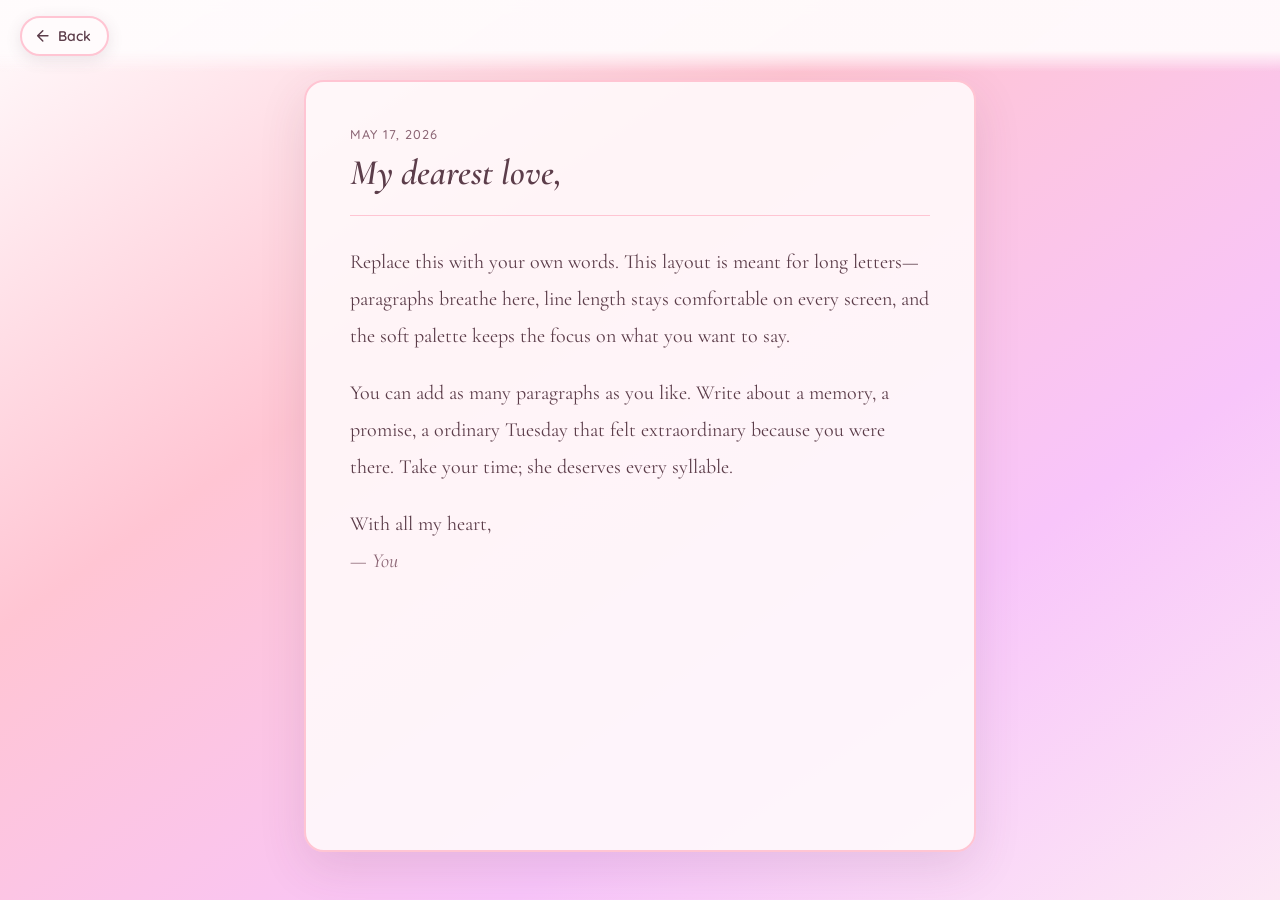
==== letters.html @ 248df37f "first commit" ====
<!DOCTYPE html>
<html lang="en">
<head>
  <meta charset="UTF-8">
  <meta name="viewport" content="width=device-width, initial-scale=1.0">
  <meta name="description" content="Letters written with love.">
  <title>Letters ♡</title>
  <link rel="preconnect" href="https://fonts.googleapis.com">
  <link rel="preconnect" href="https://fonts.gstatic.com" crossorigin>
  <link href="https://fonts.googleapis.com/css2?family=Cormorant+Garamond:ital,wght@0,400;0,600;1,400&family=Quicksand:wght@400;500;600&display=swap" rel="stylesheet">
  <link rel="stylesheet" href="style.css">
</head>
<body class="page-letters">
  <header class="letters-header">
    <a href="index.html" class="btn-back" aria-label="Back to home">
      <svg class="btn-back-icon" viewBox="0 0 24 24" fill="none" stroke="currentColor" stroke-width="2" stroke-linecap="round" stroke-linejoin="round" aria-hidden="true">
        <path d="M19 12H5M12 19l-7-7 7-7"/>
      </svg>
      <span>Back</span>
    </a>
  </header>

  <main class="letters-main">
    <article class="letter-card">
      <header class="letter-header">
        <p class="letter-date">May 17, 2026</p>
        <h1 class="letter-title">My dearest love,</h1>
      </header>

      <div class="letter-body">
        <p>
          Replace this with your own words. This layout is meant for long letters—paragraphs
          breathe here, line length stays comfortable on every screen, and the soft palette
          keeps the focus on what you want to say.
        </p>
        <p>
          You can add as many paragraphs as you like. Write about a memory, a promise, a
          ordinary Tuesday that felt extraordinary because you were there. Take your time;
          she deserves every syllable.
        </p>
        <p>
          With all my heart,<br>
          <em class="letter-signoff">— You</em>
        </p>
      </div>
    </article>
  </main>
</body>
</html>
---- style.css ----
/* ─── Design tokens ─── */
:root {
  --color-main: #ffc5d3;
  --color-accent: #f8c5fa;
  --color-deep: #e8a4b8;
  --color-text: #5c3d4a;
  --color-text-soft: #8b6574;
  --color-white: #fffbfc;
  --color-shadow: rgba(92, 61, 74, 0.12);
  --font-display: "Cormorant Garamond", Georgia, serif;
  --font-body: "Quicksand", system-ui, sans-serif;
  --radius-lg: 1.25rem;
  --radius-pill: 999px;
  --transition: 0.25s ease;
}

*,
*::before,
*::after {
  box-sizing: border-box;
  margin: 0;
  padding: 0;
}

html {
  scroll-behavior: smooth;
}

body {
  min-height: 100dvh;
  font-family: var(--font-body);
  color: var(--color-text);
  background: linear-gradient(
    145deg,
    var(--color-white) 0%,
    var(--color-main) 35%,
    var(--color-accent) 70%,
    #fce8f5 100%
  );
  background-attachment: fixed;
  overflow-x: hidden;
}

/* ─── Homepage layout ─── */
.page-home {
  display: flex;
  flex-direction: column;
  position: relative;
}

.heart-field {
  position: fixed;
  inset: 0;
  pointer-events: none;
  z-index: 0;
  overflow: hidden;
}

.floating-heart {
  position: absolute;
  pointer-events: auto;
  cursor: default;
  font-size: clamp(1rem, 2.5vw, 1.5rem);
  line-height: 1;
  opacity: 0.55;
  filter: drop-shadow(0 2px 6px var(--color-shadow));
  animation: float-up linear infinite;
  transition: opacity var(--transition), transform var(--transition);
  user-select: none;
}

.floating-heart:hover,
.floating-heart:focus-visible {
  opacity: 1;
  transform: scale(1.35) !important;
  z-index: 10;
}

.floating-heart .heart-tooltip {
  position: absolute;
  bottom: calc(100% + 0.5rem);
  left: 50%;
  transform: translateX(-50%) translateY(4px);
  padding: 0.4rem 0.75rem;
  font-family: var(--font-body);
  font-size: 0.75rem;
  font-weight: 600;
  white-space: nowrap;
  color: var(--color-text);
  background: var(--color-white);
  border: 1px solid var(--color-main);
  border-radius: var(--radius-pill);
  box-shadow: 0 4px 16px var(--color-shadow);
  opacity: 0;
  visibility: hidden;
  transition: opacity var(--transition), transform var(--transition), visibility var(--transition);
  pointer-events: none;
}

.floating-heart:hover .heart-tooltip,
.floating-heart:focus-visible .heart-tooltip {
  opacity: 1;
  visibility: visible;
  transform: translateX(-50%) translateY(0);
}

@keyframes float-up {
  0% {
    transform: translateY(110vh) rotate(0deg);
  }
  100% {
    transform: translateY(-15vh) rotate(360deg);
  }
}

.site-header {
  position: relative;
  z-index: 2;
  display: flex;
  justify-content: flex-end;
  padding: 1.25rem 1.5rem;
}

.btn-letters {
  display: inline-flex;
  align-items: center;
  justify-content: center;
  padding: 0.65rem 1.5rem;
  font-family: var(--font-body);
  font-size: 0.9rem;
  font-weight: 600;
  letter-spacing: 0.04em;
  text-decoration: none;
  color: var(--color-text);
  background: var(--color-white);
  border: 2px solid var(--color-main);
  border-radius: var(--radius-pill);
  box-shadow: 0 4px 20px var(--color-shadow);
  transition: background var(--transition), transform var(--transition), box-shadow var(--transition);
}

.btn-letters:hover,
.btn-letters:focus-visible {
  background: var(--color-main);
  transform: translateY(-2px);
  box-shadow: 0 8px 24px var(--color-shadow);
  outline: none;
}

.home-main {
  position: relative;
  z-index: 1;
  flex: 1;
  display: flex;
  align-items: center;
  justify-content: center;
  padding: 1rem 1.5rem 6rem;
}

.photo-section {
  width: 100%;
  max-width: 28rem;
  animation: fade-in 1s ease 0.2s both;
}

.photo-frame {
  margin: 0;
  text-align: center;
}

.photo-inner {
  position: relative;
  padding: 0.65rem;
  background: linear-gradient(135deg, var(--color-main), var(--color-accent));
  border-radius: var(--radius-lg);
  box-shadow:
    0 20px 50px var(--color-shadow),
    inset 0 1px 0 rgba(255, 255, 255, 0.6);
}

.photo-inner::before {
  content: "";
  position: absolute;
  inset: 0.65rem;
  border-radius: calc(var(--radius-lg) - 0.35rem);
  border: 2px dashed rgba(255, 255, 255, 0.5);
  pointer-events: none;
  z-index: 1;
}

.couple-photo {
  display: block;
  width: 100%;
  height: auto;
  aspect-ratio: 21 / 26;
  object-fit: cover;
  border-radius: calc(var(--radius-lg) - 0.35rem);
  background: var(--color-white);
}

.photo-caption {
  margin-top: 1rem;
  font-family: var(--font-display);
  font-size: clamp(1.35rem, 4vw, 1.75rem);
  font-style: italic;
  font-weight: 400;
  color: var(--color-text);
  letter-spacing: 0.02em;
}

.timer-panel {
  position: fixed;
  bottom: 1.25rem;
  right: 1.25rem;
  z-index: 2;
  padding: 1rem 1.25rem;
  background: rgba(255, 251, 252, 0.92);
  backdrop-filter: blur(10px);
  border: 2px solid var(--color-main);
  border-radius: var(--radius-lg);
  box-shadow: 0 8px 32px var(--color-shadow);
  animation: fade-in 1s ease 0.5s both;
}

.timer-label {
  font-family: var(--font-display);
  font-size: 0.95rem;
  font-style: italic;
  color: var(--color-text-soft);
  text-align: center;
  margin-bottom: 0.5rem;
}

.timer-grid {
  display: grid;
  grid-template-columns: repeat(4, minmax(3rem, 1fr));
  gap: 0.5rem 0.75rem;
}

.timer-unit {
  text-align: center;
}

.timer-value {
  display: block;
  font-family: var(--font-body);
  font-size: clamp(1.1rem, 3vw, 1.45rem);
  font-weight: 600;
  color: var(--color-text);
  line-height: 1.2;
  font-variant-numeric: tabular-nums;
}

.timer-name {
  display: block;
  font-size: 0.65rem;
  font-weight: 500;
  text-transform: lowercase;
  letter-spacing: 0.06em;
  color: var(--color-text-soft);
}

@keyframes fade-in {
  from {
    opacity: 0;
    transform: translateY(12px);
  }
  to {
    opacity: 1;
    transform: translateY(0);
  }
}

/* ─── Letters page ─── */
.page-letters {
  display: flex;
  flex-direction: column;
  min-height: 100dvh;
}

.letters-header {
  position: sticky;
  top: 0;
  z-index: 10;
  padding: 1rem 1.25rem;
  background: linear-gradient(
    to bottom,
    rgba(255, 251, 252, 0.95) 70%,
    transparent
  );
  backdrop-filter: blur(6px);
}

.btn-back {
  display: inline-flex;
  align-items: center;
  gap: 0.4rem;
  padding: 0.55rem 1rem 0.55rem 0.75rem;
  font-family: var(--font-body);
  font-size: 0.875rem;
  font-weight: 600;
  text-decoration: none;
  color: var(--color-text);
  background: var(--color-white);
  border: 2px solid var(--color-main);
  border-radius: var(--radius-pill);
  box-shadow: 0 4px 16px var(--color-shadow);
  transition: background var(--transition), transform var(--transition);
}

.btn-back:hover,
.btn-back:focus-visible {
  background: var(--color-main);
  transform: translateX(-3px);
  outline: none;
}

.btn-back-icon {
  width: 1.1rem;
  height: 1.1rem;
}

.letters-main {
  flex: 1;
  display: flex;
  justify-content: center;
  padding: 0.5rem 1.25rem 3rem;
}

.letter-card {
  width: 100%;
  max-width: 42rem;
  padding: clamp(1.75rem, 5vw, 2.75rem);
  background: rgba(255, 251, 252, 0.88);
  border: 2px solid var(--color-main);
  border-radius: var(--radius-lg);
  box-shadow: 0 16px 48px var(--color-shadow);
  animation: fade-in 0.8s ease both;
}

.letter-header {
  margin-bottom: 1.75rem;
  padding-bottom: 1.25rem;
  border-bottom: 1px solid var(--color-main);
}

.letter-date {
  font-size: 0.8rem;
  font-weight: 500;
  letter-spacing: 0.08em;
  text-transform: uppercase;
  color: var(--color-text-soft);
  margin-bottom: 0.5rem;
}

.letter-title {
  font-family: var(--font-display);
  font-size: clamp(1.75rem, 5vw, 2.25rem);
  font-weight: 600;
  font-style: italic;
  color: var(--color-text);
  line-height: 1.25;
}

.letter-body {
  font-family: var(--font-display);
  font-size: clamp(1.1rem, 2.8vw, 1.25rem);
  line-height: 1.85;
  color: var(--color-text);
}

.letter-body p {
  margin-bottom: 1.25rem;
}

.letter-body p:last-child {
  margin-bottom: 0;
}

.letter-signoff {
  font-style: italic;
  color: var(--color-text-soft);
}

/* ─── Responsive ─── */
@media (max-width: 640px) {
  .timer-panel {
    left: 1rem;
    right: 1rem;
    bottom: 1rem;
  }

  .timer-grid {
    grid-template-columns: repeat(4, 1fr);
    gap: 0.35rem;
  }

  .timer-value {
    font-size: 1.05rem;
  }

  .site-header {
    padding: 1rem;
  }
}

@media (max-width: 380px) {
  .timer-name {
    font-size: 0.58rem;
  }
}

@media (prefers-reduced-motion: reduce) {
  .floating-heart {
    animation: none;
    opacity: 0.4;
  }

  *,
  *::before,
  *::after {
    animation-duration: 0.01ms !important;
    transition-duration: 0.01ms !important;
  }
}
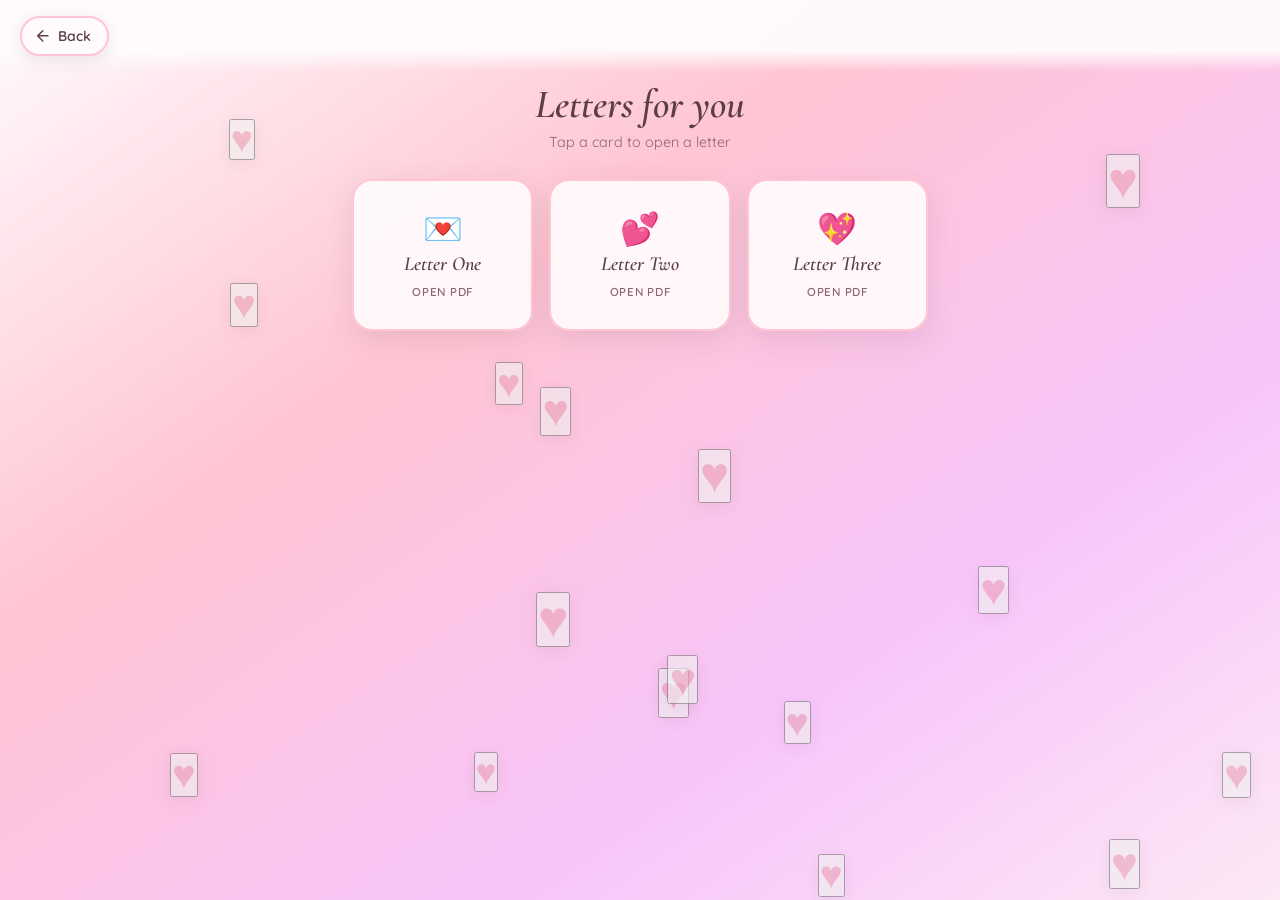
==== commit 49d56d24: "new changes" ====
--- a/letters.html
+++ b/letters.html
@@ -4,14 +4,16 @@
   <meta charset="UTF-8">
   <meta name="viewport" content="width=device-width, initial-scale=1.0">
   <meta name="description" content="Letters written with love.">
-  <title>Letters ♡</title>
+  <title>For my baby &lt;3</title>
   <link rel="preconnect" href="https://fonts.googleapis.com">
   <link rel="preconnect" href="https://fonts.gstatic.com" crossorigin>
   <link href="https://fonts.googleapis.com/css2?family=Cormorant+Garamond:ital,wght@0,400;0,600;1,400&family=Quicksand:wght@400;500;600&display=swap" rel="stylesheet">
   <link rel="stylesheet" href="style.css">
 </head>
 <body class="page-letters">
-  <header class="letters-header">
+  <div id="heart-field" class="heart-field" aria-hidden="true"></div>
+
+  <header class="letters-header" data-ui-zone>
     <a href="index.html" class="btn-back" aria-label="Back to home">
       <svg class="btn-back-icon" viewBox="0 0 24 24" fill="none" stroke="currentColor" stroke-width="2" stroke-linecap="round" stroke-linejoin="round" aria-hidden="true">
         <path d="M19 12H5M12 19l-7-7 7-7"/>
@@ -21,29 +23,30 @@
   </header>
 
   <main class="letters-main">
-    <article class="letter-card">
-      <header class="letter-header">
-        <p class="letter-date">May 17, 2026</p>
-        <h1 class="letter-title">My dearest love,</h1>
-      </header>
+    <div class="letters-intro" data-ui-zone>
+      <h1 class="letters-heading">Letters for you</h1>
+      <p class="letters-subheading">Tap a card to open a letter</p>
+    </div>
 
-      <div class="letter-body">
-        <p>
-          Replace this with your own words. This layout is meant for long letters—paragraphs
-          breathe here, line length stays comfortable on every screen, and the soft palette
-          keeps the focus on what you want to say.
-        </p>
-        <p>
-          You can add as many paragraphs as you like. Write about a memory, a promise, a
-          ordinary Tuesday that felt extraordinary because you were there. Take your time;
-          she deserves every syllable.
-        </p>
-        <p>
-          With all my heart,<br>
-          <em class="letter-signoff">— You</em>
-        </p>
-      </div>
-    </article>
+    <div class="letters-grid" data-ui-zone>
+      <a href="letters/letter1.pdf" class="letter-pdf-card" target="_blank" rel="noopener noreferrer">
+        <span class="letter-pdf-icon" aria-hidden="true">💌</span>
+        <h2 class="letter-pdf-title">Letter One</h2>
+        <p class="letter-pdf-hint">Open PDF</p>
+      </a>
+      <a href="letters/letter2.pdf" class="letter-pdf-card" target="_blank" rel="noopener noreferrer">
+        <span class="letter-pdf-icon" aria-hidden="true">💕</span>
+        <h2 class="letter-pdf-title">Letter Two</h2>
+        <p class="letter-pdf-hint">Open PDF</p>
+      </a>
+      <a href="letters/letter3.pdf" class="letter-pdf-card" target="_blank" rel="noopener noreferrer">
+        <span class="letter-pdf-icon" aria-hidden="true">💖</span>
+        <h2 class="letter-pdf-title">Letter Three</h2>
+        <p class="letter-pdf-hint">Open PDF</p>
+      </a>
+    </div>
   </main>
+
+  <script src="script.js"></script>
 </body>
 </html>
--- a/style.css
+++ b/style.css
@@ -58,34 +58,43 @@
 
 .floating-heart {
   position: absolute;
+  top: 0;
+  left: 0;
   pointer-events: auto;
   cursor: default;
-  font-size: clamp(1rem, 2.5vw, 1.5rem);
   line-height: 1;
-  opacity: 0.55;
-  filter: drop-shadow(0 2px 6px var(--color-shadow));
-  animation: float-up linear infinite;
-  transition: opacity var(--transition), transform var(--transition);
+  opacity: 0.62;
+  color: var(--color-deep);
+  filter: drop-shadow(0 3px 8px var(--color-shadow));
+  transition:
+    opacity var(--transition),
+    filter var(--transition),
+    transform var(--transition);
   user-select: none;
+  will-change: left, top;
+  z-index: 1;
 }
 
 .floating-heart:hover,
 .floating-heart:focus-visible {
   opacity: 1;
-  transform: scale(1.35) !important;
-  z-index: 10;
+  transform: scale(1.28);
+  z-index: 3;
+  filter: drop-shadow(0 6px 14px rgba(92, 61, 74, 0.28));
 }
 
 .floating-heart .heart-tooltip {
   position: absolute;
-  bottom: calc(100% + 0.5rem);
+  bottom: calc(100% + 0.6rem);
   left: 50%;
-  transform: translateX(-50%) translateY(4px);
-  padding: 0.4rem 0.75rem;
+  transform: translateX(-50%) translateY(6px);
+  padding: 0.45rem 0.9rem;
   font-family: var(--font-body);
-  font-size: 0.75rem;
-  font-weight: 600;
-  white-space: nowrap;
+  font-size: 0.8rem;
+  font-weight: 600;
+  max-width: 14rem;
+  white-space: normal;
+  text-align: center;
   color: var(--color-text);
   background: var(--color-white);
   border: 1px solid var(--color-main);
@@ -104,15 +113,6 @@
   transform: translateX(-50%) translateY(0);
 }
 
-@keyframes float-up {
-  0% {
-    transform: translateY(110vh) rotate(0deg);
-  }
-  100% {
-    transform: translateY(-15vh) rotate(360deg);
-  }
-}
-
 .site-header {
   position: relative;
   z-index: 2;
@@ -157,55 +157,130 @@
   padding: 1rem 1.5rem 6rem;
 }
 
-.photo-section {
+/* ─── 3D Polaroid stack ─── */
+.polaroid-section {
   width: 100%;
-  max-width: 28rem;
+  max-width: 24rem;
+  display: flex;
+  justify-content: center;
   animation: fade-in 1s ease 0.2s both;
 }
 
-.photo-frame {
+.polaroid-stack {
+  position: relative;
+  width: min(100%, 20rem);
+  min-height: 26rem;
+}
+
+.polaroid {
+  --polaroid-border-side: 0.75rem;
+  --polaroid-border-bottom: 3.5rem;
+  display: flex;
+  flex-direction: column;
+  width: 100%;
   margin: 0;
-  text-align: center;
-}
-
-.photo-inner {
+  padding: var(--polaroid-border-side) var(--polaroid-border-side) 0;
+  text-align: left;
+  background: #ffffff;
+  border: none;
+  border-radius: 2px;
+  box-shadow:
+    0 1px 2px rgba(60, 40, 50, 0.06),
+    0 6px 16px rgba(60, 40, 50, 0.12),
+    0 14px 28px rgba(60, 40, 50, 0.14);
+  -webkit-tap-highlight-color: transparent;
+}
+
+.polaroid--layer {
+  position: absolute;
+  left: 0;
+  right: 0;
+}
+
+.polaroid--back {
+  z-index: 0;
+  transform: rotate(7deg) translate(14px, 22px);
+  box-shadow:
+    0 2px 6px rgba(60, 40, 50, 0.08),
+    0 10px 24px rgba(60, 40, 50, 0.12);
+}
+
+.polaroid--mid {
+  z-index: 1;
+  transform: rotate(-4deg) translate(-10px, 12px);
+  box-shadow:
+    0 2px 8px rgba(60, 40, 50, 0.1),
+    0 12px 28px rgba(60, 40, 50, 0.14);
+}
+
+.polaroid--top {
   position: relative;
-  padding: 0.65rem;
-  background: linear-gradient(135deg, var(--color-main), var(--color-accent));
-  border-radius: var(--radius-lg);
+  z-index: 2;
+  cursor: pointer;
+  transform: rotate(-1.5deg);
   box-shadow:
-    0 20px 50px var(--color-shadow),
-    inset 0 1px 0 rgba(255, 255, 255, 0.6);
-}
-
-.photo-inner::before {
-  content: "";
-  position: absolute;
-  inset: 0.65rem;
-  border-radius: calc(var(--radius-lg) - 0.35rem);
-  border: 2px dashed rgba(255, 255, 255, 0.5);
-  pointer-events: none;
-  z-index: 1;
-}
-
-.couple-photo {
+    0 2px 4px rgba(60, 40, 50, 0.08),
+    0 10px 22px rgba(60, 40, 50, 0.14),
+    0 22px 44px rgba(60, 40, 50, 0.18),
+    0 32px 64px rgba(92, 61, 74, 0.16);
+  transition:
+    transform 0.3s ease,
+    box-shadow 0.3s ease;
+}
+
+.polaroid--top:hover {
+  transform: rotate(-1.5deg) scale(1.06);
+  box-shadow:
+    0 4px 8px rgba(60, 40, 50, 0.1),
+    0 16px 32px rgba(60, 40, 50, 0.18),
+    0 28px 56px rgba(60, 40, 50, 0.22),
+    0 40px 72px rgba(92, 61, 74, 0.22);
+}
+
+.polaroid--top:active {
+  transform: rotate(-1.5deg) scale(1.02);
+}
+
+.polaroid--top:focus-visible {
+  outline: 2px solid var(--color-deep);
+  outline-offset: 6px;
+}
+
+.polaroid--changing .polaroid-img {
+  opacity: 0;
+  transform: scale(0.97);
+}
+
+.polaroid-photo-area--empty {
+  aspect-ratio: 1 / 1;
+  background: linear-gradient(145deg, #fafafa 0%, #f0f0f0 100%);
+}
+
+.polaroid-photo-area {
+  display: block;
+  overflow: hidden;
+  background: #f0f0f0;
+  line-height: 0;
+}
+
+.polaroid-img {
   display: block;
   width: 100%;
   height: auto;
-  aspect-ratio: 21 / 26;
+  aspect-ratio: 1 / 1;
   object-fit: cover;
-  border-radius: calc(var(--radius-lg) - 0.35rem);
-  background: var(--color-white);
-}
-
-.photo-caption {
-  margin-top: 1rem;
-  font-family: var(--font-display);
-  font-size: clamp(1.35rem, 4vw, 1.75rem);
-  font-style: italic;
-  font-weight: 400;
-  color: var(--color-text);
-  letter-spacing: 0.02em;
+  pointer-events: none;
+  user-select: none;
+  transition: opacity 0.2s ease, transform 0.2s ease;
+}
+
+.polaroid-footer {
+  display: block;
+  flex-shrink: 0;
+  height: var(--polaroid-border-bottom);
+  margin: 0 calc(-1 * var(--polaroid-border-side));
+  margin-top: var(--polaroid-border-side);
+  background: #ffffff;
 }
 
 .timer-panel {
@@ -213,6 +288,10 @@
   bottom: 1.25rem;
   right: 1.25rem;
   z-index: 2;
+  display: flex;
+  flex-direction: column;
+  gap: 0.85rem;
+  max-width: min(22rem, calc(100vw - 2rem));
   padding: 1rem 1.25rem;
   background: rgba(255, 251, 252, 0.92);
   backdrop-filter: blur(10px);
@@ -222,6 +301,11 @@
   animation: fade-in 1s ease 0.5s both;
 }
 
+.timer-block--countdown {
+  padding-top: 0.85rem;
+  border-top: 1px solid var(--color-main);
+}
+
 .timer-label {
   font-family: var(--font-display);
   font-size: 0.95rem;
@@ -229,6 +313,10 @@
   color: var(--color-text-soft);
   text-align: center;
   margin-bottom: 0.5rem;
+}
+
+.timer-label--meet {
+  font-size: 0.88rem;
 }
 
 .timer-grid {
@@ -321,64 +409,93 @@
 }
 
 .letters-main {
+  position: relative;
+  z-index: 1;
   flex: 1;
   display: flex;
+  flex-direction: column;
+  align-items: center;
+  gap: 1.75rem;
+  padding: 0.5rem 1.25rem 3rem;
+}
+
+.letters-intro {
+  text-align: center;
+  max-width: 28rem;
+  animation: fade-in 0.8s ease both;
+}
+
+.letters-heading {
+  font-family: var(--font-display);
+  font-size: clamp(1.85rem, 5vw, 2.5rem);
+  font-weight: 600;
+  font-style: italic;
+  color: var(--color-text);
+  margin-bottom: 0.35rem;
+}
+
+.letters-subheading {
+  font-size: 0.9rem;
+  color: var(--color-text-soft);
+}
+
+.letters-grid {
+  display: grid;
+  grid-template-columns: repeat(auto-fit, minmax(10.5rem, 1fr));
+  gap: 1rem;
+  width: 100%;
+  max-width: 36rem;
+  animation: fade-in 0.8s ease 0.15s both;
+}
+
+.letter-pdf-card {
+  display: flex;
+  flex-direction: column;
+  align-items: center;
   justify-content: center;
-  padding: 0.5rem 1.25rem 3rem;
-}
-
-.letter-card {
-  width: 100%;
-  max-width: 42rem;
-  padding: clamp(1.75rem, 5vw, 2.75rem);
-  background: rgba(255, 251, 252, 0.88);
+  gap: 0.5rem;
+  min-height: 9.5rem;
+  padding: 1.25rem 1rem;
+  text-decoration: none;
+  color: var(--color-text);
+  background: rgba(255, 251, 252, 0.92);
   border: 2px solid var(--color-main);
   border-radius: var(--radius-lg);
-  box-shadow: 0 16px 48px var(--color-shadow);
-  animation: fade-in 0.8s ease both;
-}
-
-.letter-header {
-  margin-bottom: 1.75rem;
-  padding-bottom: 1.25rem;
-  border-bottom: 1px solid var(--color-main);
-}
-
-.letter-date {
-  font-size: 0.8rem;
-  font-weight: 500;
-  letter-spacing: 0.08em;
+  box-shadow: 0 8px 28px var(--color-shadow);
+  transition:
+    background var(--transition),
+    transform var(--transition),
+    box-shadow var(--transition),
+    border-color var(--transition);
+}
+
+.letter-pdf-card:hover,
+.letter-pdf-card:focus-visible {
+  background: linear-gradient(145deg, var(--color-main), var(--color-accent));
+  border-color: var(--color-accent);
+  transform: translateY(-4px);
+  box-shadow: 0 14px 36px var(--color-shadow);
+  outline: none;
+}
+
+.letter-pdf-icon {
+  font-size: 2rem;
+  line-height: 1;
+}
+
+.letter-pdf-title {
+  font-family: var(--font-display);
+  font-size: 1.25rem;
+  font-weight: 600;
+  font-style: italic;
+  text-align: center;
+}
+
+.letter-pdf-hint {
+  font-size: 0.72rem;
+  font-weight: 600;
+  letter-spacing: 0.06em;
   text-transform: uppercase;
-  color: var(--color-text-soft);
-  margin-bottom: 0.5rem;
-}
-
-.letter-title {
-  font-family: var(--font-display);
-  font-size: clamp(1.75rem, 5vw, 2.25rem);
-  font-weight: 600;
-  font-style: italic;
-  color: var(--color-text);
-  line-height: 1.25;
-}
-
-.letter-body {
-  font-family: var(--font-display);
-  font-size: clamp(1.1rem, 2.8vw, 1.25rem);
-  line-height: 1.85;
-  color: var(--color-text);
-}
-
-.letter-body p {
-  margin-bottom: 1.25rem;
-}
-
-.letter-body p:last-child {
-  margin-bottom: 0;
-}
-
-.letter-signoff {
-  font-style: italic;
   color: var(--color-text-soft);
 }
 
@@ -402,6 +519,18 @@
   .site-header {
     padding: 1rem;
   }
+
+  .polaroid-stack {
+    min-height: 22rem;
+  }
+
+  .polaroid--back {
+    transform: rotate(6deg) translate(10px, 16px);
+  }
+
+  .polaroid--mid {
+    transform: rotate(-3deg) translate(-8px, 10px);
+  }
 }
 
 @media (max-width: 380px) {
@@ -412,8 +541,11 @@
 
 @media (prefers-reduced-motion: reduce) {
   .floating-heart {
-    animation: none;
-    opacity: 0.4;
+    opacity: 0.45;
+  }
+
+  .polaroid--top {
+    transition: none;
   }
 
   *,
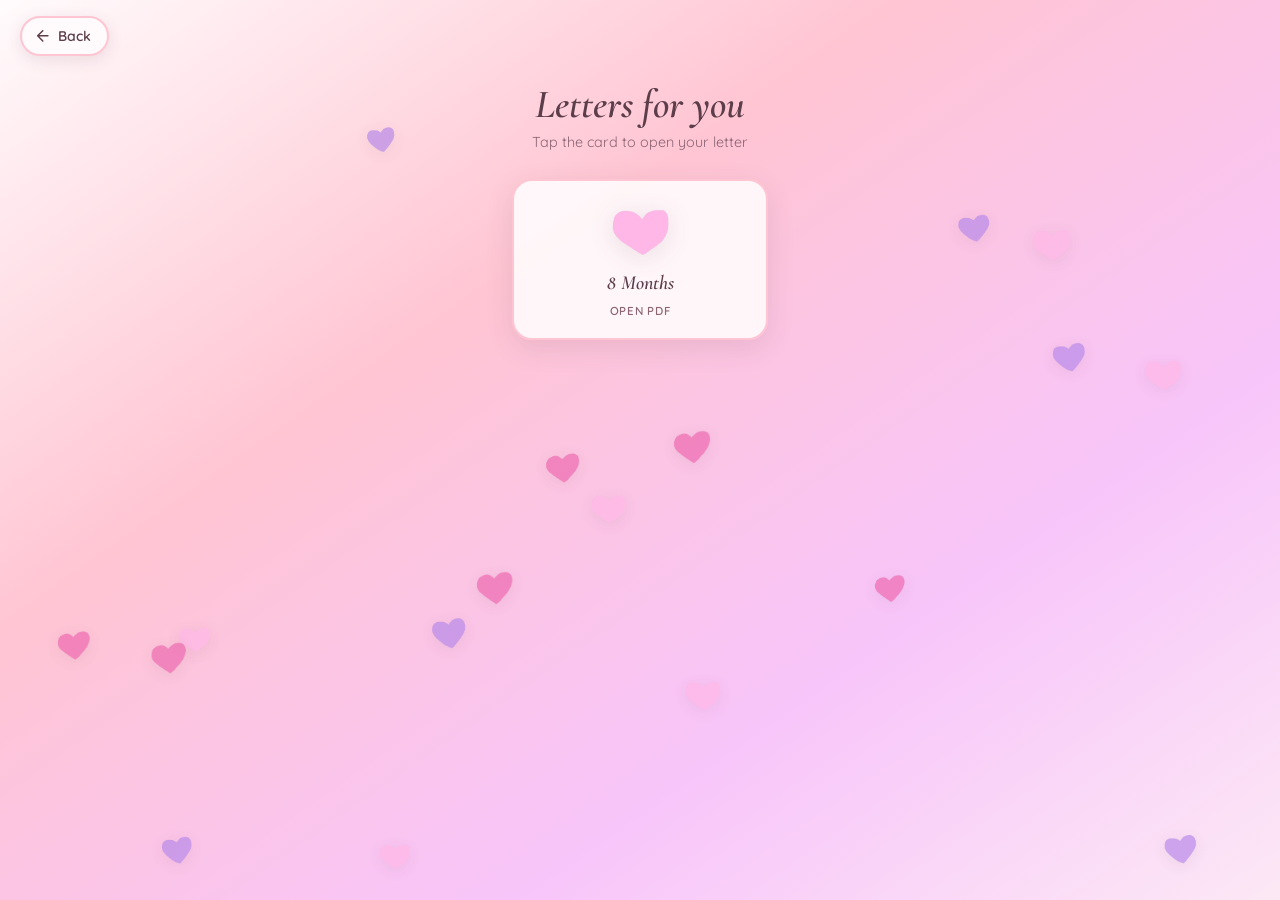
==== commit 3799a0ab: "added new heart decorations and changed letter page" ====
--- a/letters.html
+++ b/letters.html
@@ -25,23 +25,20 @@
   <main class="letters-main">
     <div class="letters-intro" data-ui-zone>
       <h1 class="letters-heading">Letters for you</h1>
-      <p class="letters-subheading">Tap a card to open a letter</p>
+      <p class="letters-subheading">Tap the card to open your letter</p>
     </div>
 
-    <div class="letters-grid" data-ui-zone>
-      <a href="letters/letter1.pdf" class="letter-pdf-card" target="_blank" rel="noopener noreferrer">
-        <span class="letter-pdf-icon" aria-hidden="true">💌</span>
-        <h2 class="letter-pdf-title">Letter One</h2>
-        <p class="letter-pdf-hint">Open PDF</p>
-      </a>
-      <a href="letters/letter2.pdf" class="letter-pdf-card" target="_blank" rel="noopener noreferrer">
-        <span class="letter-pdf-icon" aria-hidden="true">💕</span>
-        <h2 class="letter-pdf-title">Letter Two</h2>
-        <p class="letter-pdf-hint">Open PDF</p>
-      </a>
-      <a href="letters/letter3.pdf" class="letter-pdf-card" target="_blank" rel="noopener noreferrer">
-        <span class="letter-pdf-icon" aria-hidden="true">💖</span>
-        <h2 class="letter-pdf-title">Letter Three</h2>
+    <div class="letters-grid letters-grid--single" data-ui-zone>
+      <a href="letters/8months.pdf" class="letter-pdf-card" target="_blank" rel="noopener noreferrer">
+        <img
+          class="letter-pdf-icon"
+          src="decorations/pinkheart.png"
+          alt=""
+          width="96"
+          height="96"
+          draggable="false"
+        >
+        <h2 class="letter-pdf-title">8 Months</h2>
         <p class="letter-pdf-hint">Open PDF</p>
       </a>
     </div>
--- a/style.css
+++ b/style.css
@@ -52,7 +52,7 @@
   position: fixed;
   inset: 0;
   pointer-events: none;
-  z-index: 0;
+  z-index: 5;
   overflow: hidden;
 }
 
@@ -60,54 +60,98 @@
   position: absolute;
   top: 0;
   left: 0;
+  display: flex;
+  align-items: center;
+  justify-content: center;
+  width: 3rem;
+  height: 3rem;
+  padding: 0 !important;
+  margin: 0 !important;
   pointer-events: auto;
-  cursor: default;
+  cursor: pointer;
+  appearance: none !important;
+  -webkit-appearance: none !important;
+  -moz-appearance: none !important;
+  background: transparent !important;
+  background-color: transparent !important;
+  border: none !important;
+  border-radius: 0 !important;
+  outline: none !important;
+  box-shadow: none !important;
+  -webkit-tap-highlight-color: transparent !important;
   line-height: 1;
-  opacity: 0.62;
+  opacity: 0.7;
   color: var(--color-deep);
-  filter: drop-shadow(0 3px 8px var(--color-shadow));
+  filter: none !important;
   transition:
     opacity var(--transition),
-    filter var(--transition),
     transform var(--transition);
   user-select: none;
   will-change: left, top;
-  z-index: 1;
+  z-index: 5;
+}
+
+.floating-heart::before {
+  content: "";
+  position: absolute;
+  inset: -0.65em;
+}
+
+.floating-heart .heart-glyph {
+  display: block;
+  width: 100%;
+  height: 100%;
+  object-fit: contain;
+  pointer-events: none;
+  filter: drop-shadow(0 3px 8px var(--color-shadow));
+  transition: filter var(--transition), transform var(--transition);
 }
 
 .floating-heart:hover,
-.floating-heart:focus-visible {
+.floating-heart:focus-visible,
+.floating-heart.is-hovered {
   opacity: 1;
-  transform: scale(1.28);
-  z-index: 3;
-  filter: drop-shadow(0 6px 14px rgba(92, 61, 74, 0.28));
+  transform: scale(1.35);
+  z-index: 20;
+}
+
+.floating-heart:hover .heart-glyph,
+.floating-heart:focus-visible .heart-glyph,
+.floating-heart.is-hovered .heart-glyph {
+  filter: drop-shadow(0 6px 16px rgba(232, 164, 184, 0.55));
 }
 
 .floating-heart .heart-tooltip {
   position: absolute;
-  bottom: calc(100% + 0.6rem);
+  bottom: calc(100% + 0.35rem);
   left: 50%;
-  transform: translateX(-50%) translateY(6px);
-  padding: 0.45rem 0.9rem;
-  font-family: var(--font-body);
-  font-size: 0.8rem;
+  transform: translateX(-50%) translateY(4px);
+  padding: 0;
+  font-family: var(--font-display);
+  font-size: 0.95rem;
+  font-style: italic;
   font-weight: 600;
-  max-width: 14rem;
-  white-space: normal;
+  max-width: 16rem;
+  white-space: nowrap;
   text-align: center;
   color: var(--color-text);
-  background: var(--color-white);
-  border: 1px solid var(--color-main);
-  border-radius: var(--radius-pill);
-  box-shadow: 0 4px 16px var(--color-shadow);
+  background: transparent;
+  border: none;
+  border-radius: 0;
+  box-shadow: none;
   opacity: 0;
   visibility: hidden;
   transition: opacity var(--transition), transform var(--transition), visibility var(--transition);
   pointer-events: none;
+  text-shadow:
+    0 0 12px var(--color-white),
+    0 0 20px var(--color-white),
+    0 1px 2px rgba(255, 255, 255, 0.9);
 }
 
 .floating-heart:hover .heart-tooltip,
-.floating-heart:focus-visible .heart-tooltip {
+.floating-heart:focus-visible .heart-tooltip,
+.floating-heart.is-hovered .heart-tooltip {
   opacity: 1;
   visibility: visible;
   transform: translateX(-50%) translateY(0);
@@ -115,7 +159,7 @@
 
 .site-header {
   position: relative;
-  z-index: 2;
+  z-index: 10;
   display: flex;
   justify-content: flex-end;
   padding: 1.25rem 1.5rem;
@@ -155,6 +199,11 @@
   align-items: center;
   justify-content: center;
   padding: 1rem 1.5rem 6rem;
+  pointer-events: none;
+}
+
+.home-main > * {
+  pointer-events: auto;
 }
 
 /* ─── 3D Polaroid stack ─── */
@@ -170,6 +219,141 @@
   position: relative;
   width: min(100%, 20rem);
   min-height: 26rem;
+  padding-top: 1.5rem;
+}
+
+.polaroid-decorations {
+  position: absolute;
+  inset: 0;
+  pointer-events: none;
+  z-index: 30;
+}
+
+.polaroid-bowtie {
+  position: absolute;
+  top: -0.15rem;
+  left: 50%;
+  width: 5rem;
+  height: auto;
+  transform: translateX(-50%);
+  z-index: 31;
+  object-fit: contain;
+  filter: drop-shadow(0 3px 8px var(--color-shadow));
+  pointer-events: none;
+}
+
+.polaroid-frame-hearts {
+  position: absolute;
+  top: 1.85rem;
+  left: 0.45rem;
+  right: 0.45rem;
+  height: calc(100% - 6.25rem);
+  pointer-events: none;
+  z-index: 28;
+}
+
+.frame-heart {
+  position: absolute;
+  width: 1.35rem;
+  height: auto;
+  object-fit: contain;
+  opacity: 0.92;
+  filter: drop-shadow(0 2px 4px rgba(92, 61, 74, 0.15));
+  animation: decor-float 4s ease-in-out infinite;
+}
+
+.frame-heart--1 {
+  top: 2%;
+  left: -0.55rem;
+  animation-delay: 0s;
+}
+
+.frame-heart--2 {
+  top: 18%;
+  left: -0.7rem;
+  width: 1.15rem;
+  animation-delay: 0.4s;
+}
+
+.frame-heart--3 {
+  top: 42%;
+  left: -0.65rem;
+  animation-delay: 0.8s;
+}
+
+.frame-heart--4 {
+  top: 68%;
+  left: -0.5rem;
+  width: 1.2rem;
+  animation-delay: 1.2s;
+}
+
+.frame-heart--5 {
+  top: 2%;
+  right: -0.55rem;
+  left: auto;
+  animation-delay: 0.2s;
+}
+
+.frame-heart--6 {
+  top: 22%;
+  right: -0.7rem;
+  left: auto;
+  width: 1.15rem;
+  animation-delay: 0.6s;
+}
+
+.frame-heart--7 {
+  top: 48%;
+  right: -0.65rem;
+  left: auto;
+  animation-delay: 1s;
+}
+
+.frame-heart--8 {
+  top: 72%;
+  right: -0.5rem;
+  left: auto;
+  width: 1.2rem;
+  animation-delay: 1.4s;
+}
+
+@keyframes decor-float {
+  0%,
+  100% {
+    transform: translateY(0) rotate(0deg);
+  }
+  50% {
+    transform: translateY(-4px) rotate(6deg);
+  }
+}
+
+.polaroid--top .polaroid-photo-area {
+  position: relative;
+  padding: 4px;
+  border: 3px solid transparent;
+  background:
+    linear-gradient(#fff, #fff) padding-box,
+    linear-gradient(
+      135deg,
+      var(--color-main) 0%,
+      var(--color-accent) 45%,
+      var(--color-deep) 75%,
+      var(--color-main) 100%
+    )
+    border-box;
+  box-shadow:
+    inset 0 0 0 1px rgba(255, 255, 255, 0.75),
+    0 0 0 1px rgba(255, 197, 211, 0.35);
+}
+
+.polaroid--top .polaroid-photo-area::before {
+  content: "";
+  position: absolute;
+  inset: 4px;
+  border: 1px dashed rgba(248, 197, 250, 0.55);
+  pointer-events: none;
+  z-index: 2;
 }
 
 .polaroid {
@@ -222,7 +406,8 @@
     0 2px 4px rgba(60, 40, 50, 0.08),
     0 10px 22px rgba(60, 40, 50, 0.14),
     0 22px 44px rgba(60, 40, 50, 0.18),
-    0 32px 64px rgba(92, 61, 74, 0.16);
+    0 32px 64px rgba(92, 61, 74, 0.16),
+    inset 0 0 0 1px rgba(255, 255, 255, 0.9);
   transition:
     transform 0.3s ease,
     box-shadow 0.3s ease;
@@ -287,7 +472,7 @@
   position: fixed;
   bottom: 1.25rem;
   right: 1.25rem;
-  z-index: 2;
+  z-index: 10;
   display: flex;
   flex-direction: column;
   gap: 0.85rem;
@@ -367,16 +552,11 @@
 }
 
 .letters-header {
-  position: sticky;
-  top: 0;
+  position: relative;
   z-index: 10;
+  pointer-events: auto;
   padding: 1rem 1.25rem;
-  background: linear-gradient(
-    to bottom,
-    rgba(255, 251, 252, 0.95) 70%,
-    transparent
-  );
-  backdrop-filter: blur(6px);
+  background: transparent;
 }
 
 .btn-back {
@@ -417,6 +597,11 @@
   align-items: center;
   gap: 1.75rem;
   padding: 0.5rem 1.25rem 3rem;
+  pointer-events: none;
+}
+
+.letters-main > * {
+  pointer-events: auto;
 }
 
 .letters-intro {
@@ -446,6 +631,11 @@
   width: 100%;
   max-width: 36rem;
   animation: fade-in 0.8s ease 0.15s both;
+}
+
+.letters-grid--single {
+  grid-template-columns: 1fr;
+  max-width: 16rem;
 }
 
 .letter-pdf-card {
@@ -479,8 +669,12 @@
 }
 
 .letter-pdf-icon {
-  font-size: 2rem;
+  display: block;
+  width: 5.5rem;
+  height: auto;
+  object-fit: contain;
   line-height: 1;
+  filter: drop-shadow(0 4px 12px var(--color-shadow));
 }
 
 .letter-pdf-title {
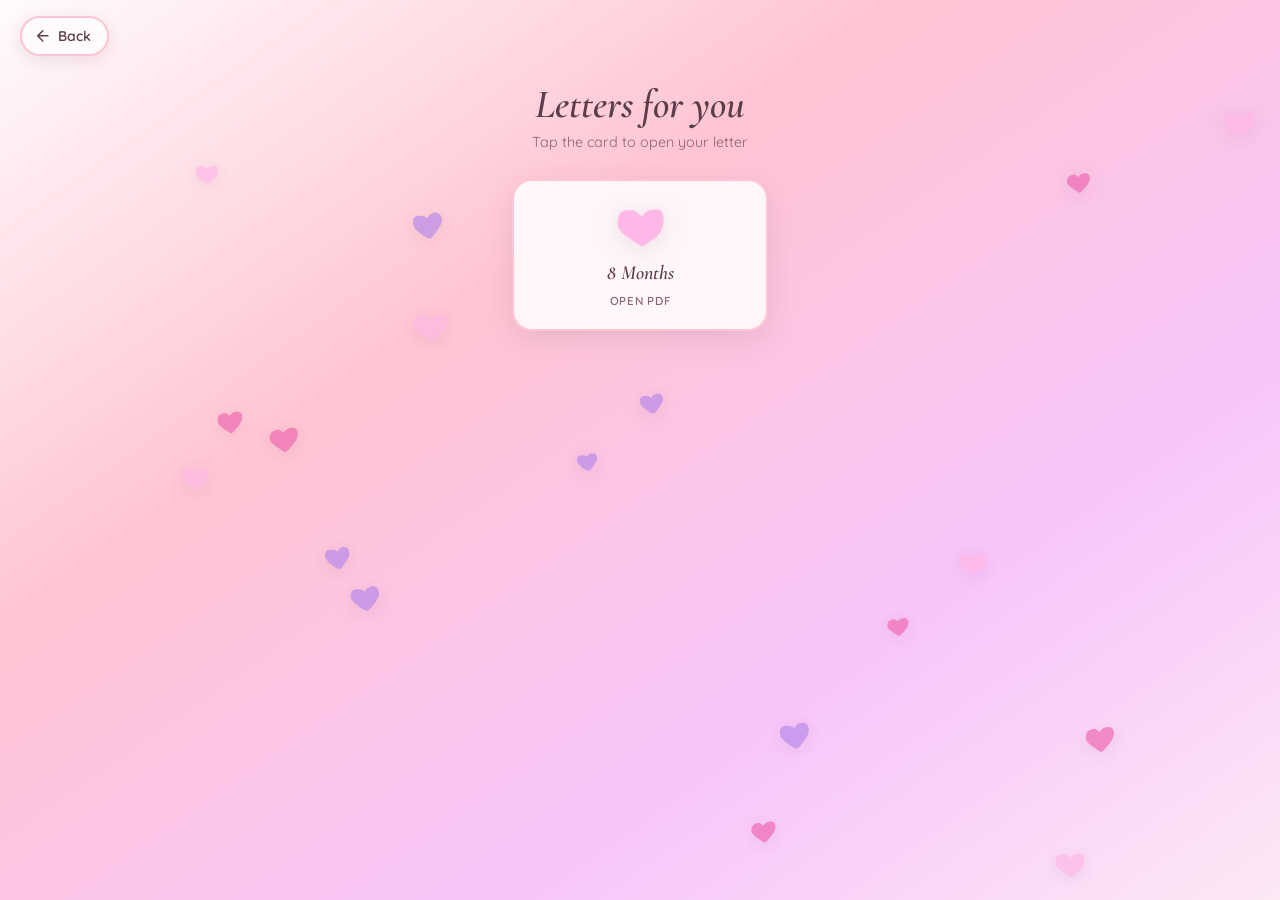
==== commit ede768b1: "fixed hearts" ====
--- a/letters.html
+++ b/letters.html
@@ -34,8 +34,6 @@
           class="letter-pdf-icon"
           src="decorations/pinkheart.png"
           alt=""
-          width="96"
-          height="96"
           draggable="false"
         >
         <h2 class="letter-pdf-title">8 Months</h2>
--- a/style.css
+++ b/style.css
@@ -63,8 +63,8 @@
   display: flex;
   align-items: center;
   justify-content: center;
-  width: 3rem;
-  height: 3rem;
+  width: auto;
+  height: auto;
   padding: 0 !important;
   margin: 0 !important;
   pointer-events: auto;
@@ -79,9 +79,9 @@
   outline: none !important;
   box-shadow: none !important;
   -webkit-tap-highlight-color: transparent !important;
+  font-size: 2.5rem;
   line-height: 1;
   opacity: 0.7;
-  color: var(--color-deep);
   filter: none !important;
   transition:
     opacity var(--transition),
@@ -94,17 +94,19 @@
 .floating-heart::before {
   content: "";
   position: absolute;
-  inset: -0.65em;
-}
-
-.floating-heart .heart-glyph {
+  inset: -0.5em;
+}
+
+.floating-heart img {
   display: block;
-  width: 100%;
-  height: 100%;
+  width: 1em;
+  height: 1em;
+  max-width: none;
+  max-height: none;
   object-fit: contain;
   pointer-events: none;
   filter: drop-shadow(0 3px 8px var(--color-shadow));
-  transition: filter var(--transition), transform var(--transition);
+  transition: filter var(--transition);
 }
 
 .floating-heart:hover,
@@ -115,9 +117,9 @@
   z-index: 20;
 }
 
-.floating-heart:hover .heart-glyph,
-.floating-heart:focus-visible .heart-glyph,
-.floating-heart.is-hovered .heart-glyph {
+.floating-heart:hover img,
+.floating-heart:focus-visible img,
+.floating-heart.is-hovered img {
   filter: drop-shadow(0 6px 16px rgba(232, 164, 184, 0.55));
 }
 
@@ -229,12 +231,13 @@
   z-index: 30;
 }
 
-.polaroid-bowtie {
-  position: absolute;
-  top: -0.15rem;
+.polaroid-decorations img.polaroid-bowtie {
+  position: absolute;
+  top: 0;
   left: 50%;
-  width: 5rem;
+  width: 2.5rem;
   height: auto;
+  max-height: 1.75rem;
   transform: translateX(-50%);
   z-index: 31;
   object-fit: contain;
@@ -244,77 +247,75 @@
 
 .polaroid-frame-hearts {
   position: absolute;
-  top: 1.85rem;
-  left: 0.45rem;
-  right: 0.45rem;
-  height: calc(100% - 6.25rem);
+  top: 2rem;
+  left: 0.5rem;
+  right: 0.5rem;
+  bottom: 4.25rem;
   pointer-events: none;
   z-index: 28;
 }
 
-.frame-heart {
-  position: absolute;
-  width: 1.35rem;
+.polaroid-frame-hearts .frame-heart {
+  position: absolute;
+  width: 1.25rem;
   height: auto;
+  max-width: 1.25rem;
+  max-height: 1.25rem;
   object-fit: contain;
-  opacity: 0.92;
+  opacity: 0.9;
   filter: drop-shadow(0 2px 4px rgba(92, 61, 74, 0.15));
   animation: decor-float 4s ease-in-out infinite;
 }
 
 .frame-heart--1 {
-  top: 2%;
-  left: -0.55rem;
+  top: 4%;
+  left: -0.35rem;
   animation-delay: 0s;
 }
 
 .frame-heart--2 {
-  top: 18%;
-  left: -0.7rem;
-  width: 1.15rem;
+  top: 22%;
+  left: -0.45rem;
   animation-delay: 0.4s;
 }
 
 .frame-heart--3 {
-  top: 42%;
-  left: -0.65rem;
+  top: 44%;
+  left: -0.4rem;
   animation-delay: 0.8s;
 }
 
 .frame-heart--4 {
-  top: 68%;
-  left: -0.5rem;
-  width: 1.2rem;
+  top: 66%;
+  left: -0.35rem;
   animation-delay: 1.2s;
 }
 
 .frame-heart--5 {
-  top: 2%;
-  right: -0.55rem;
+  top: 4%;
+  right: -0.35rem;
   left: auto;
   animation-delay: 0.2s;
 }
 
 .frame-heart--6 {
-  top: 22%;
-  right: -0.7rem;
+  top: 24%;
+  right: -0.45rem;
   left: auto;
-  width: 1.15rem;
   animation-delay: 0.6s;
 }
 
 .frame-heart--7 {
-  top: 48%;
-  right: -0.65rem;
+  top: 46%;
+  right: -0.4rem;
   left: auto;
   animation-delay: 1s;
 }
 
 .frame-heart--8 {
-  top: 72%;
-  right: -0.5rem;
+  top: 68%;
+  right: -0.35rem;
   left: auto;
-  width: 1.2rem;
   animation-delay: 1.4s;
 }
 
@@ -670,8 +671,9 @@
 
 .letter-pdf-icon {
   display: block;
-  width: 5.5rem;
+  width: 4.5rem;
   height: auto;
+  max-height: 4.5rem;
   object-fit: contain;
   line-height: 1;
   filter: drop-shadow(0 4px 12px var(--color-shadow));
